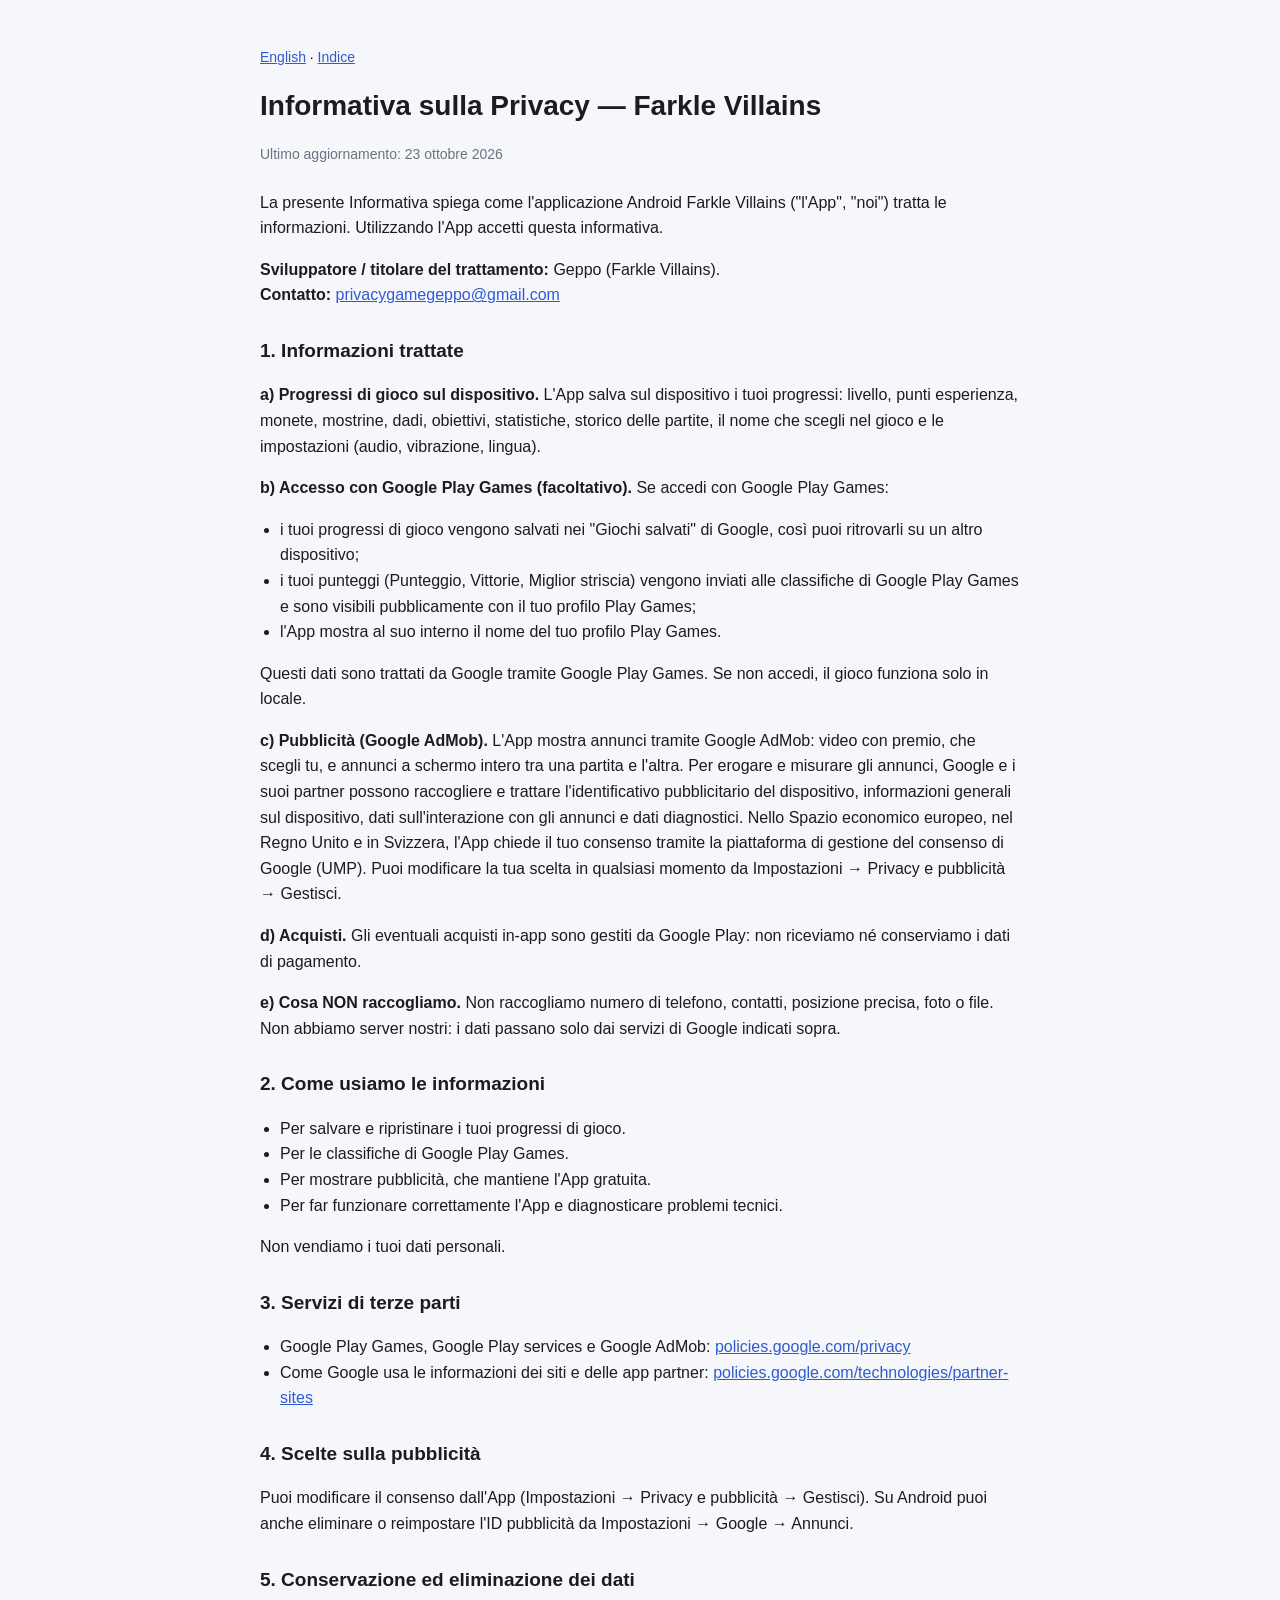
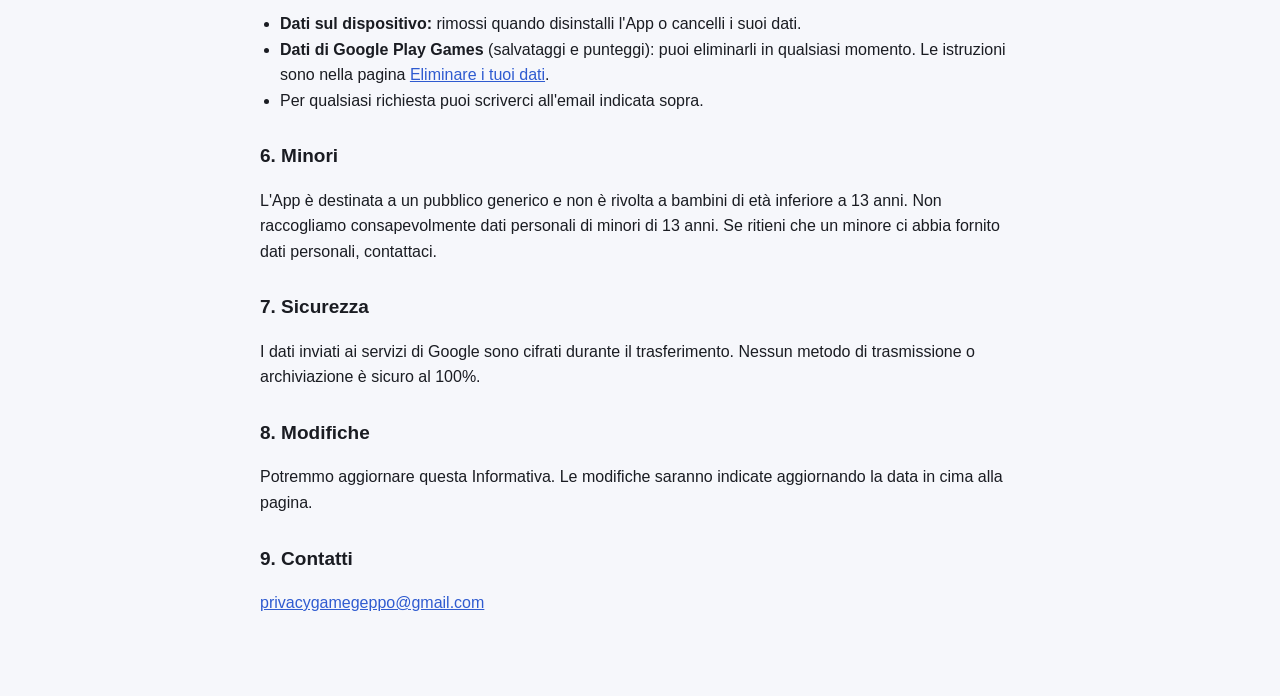
==== privacy-it.html @ d6bf3ce1 "Informativa privacy ed eliminazione dati di Farkle Villains Co-Authored-By: Claude Opus 5.5 <noreply" ====
<!doctype html>
<html lang="it"><head><meta charset="utf-8"><meta name="viewport" content="width=device-width,initial-scale=1">
<title>Informativa sulla Privacy — Farkle Villains</title><link rel="stylesheet" href="style.css"></head>
<body><div class="wrap">
<p class="lang"><a href="privacy.html">English</a> · <a href="index.html">Indice</a></p>
<h1>Informativa sulla Privacy — Farkle Villains</h1>
<p class="updated">Ultimo aggiornamento: 23 ottobre 2026</p>
<p>La presente Informativa spiega come l'applicazione Android Farkle Villains ("l'App", "noi") tratta le informazioni. Utilizzando l'App accetti questa informativa.</p>
<p><strong>Sviluppatore / titolare del trattamento:</strong> Geppo (Farkle Villains).<br><strong>Contatto:</strong> <a href="mailto:privacygamegeppo@gmail.com">privacygamegeppo@gmail.com</a></p>

<h2>1. Informazioni trattate</h2>
<p><strong>a) Progressi di gioco sul dispositivo.</strong> L'App salva sul dispositivo i tuoi progressi: livello, punti esperienza, monete, mostrine, dadi, obiettivi, statistiche, storico delle partite, il nome che scegli nel gioco e le impostazioni (audio, vibrazione, lingua).</p>
<p><strong>b) Accesso con Google Play Games (facoltativo).</strong> Se accedi con Google Play Games:</p>
<ul>
<li>i tuoi progressi di gioco vengono salvati nei "Giochi salvati" di Google, così puoi ritrovarli su un altro dispositivo;</li>
<li>i tuoi punteggi (Punteggio, Vittorie, Miglior striscia) vengono inviati alle classifiche di Google Play Games e sono visibili pubblicamente con il tuo profilo Play Games;</li>
<li>l'App mostra al suo interno il nome del tuo profilo Play Games.</li>
</ul>
<p>Questi dati sono trattati da Google tramite Google Play Games. Se non accedi, il gioco funziona solo in locale.</p>
<p><strong>c) Pubblicità (Google AdMob).</strong> L'App mostra annunci tramite Google AdMob: video con premio, che scegli tu, e annunci a schermo intero tra una partita e l'altra. Per erogare e misurare gli annunci, Google e i suoi partner possono raccogliere e trattare l'identificativo pubblicitario del dispositivo, informazioni generali sul dispositivo, dati sull'interazione con gli annunci e dati diagnostici. Nello Spazio economico europeo, nel Regno Unito e in Svizzera, l'App chiede il tuo consenso tramite la piattaforma di gestione del consenso di Google (UMP). Puoi modificare la tua scelta in qualsiasi momento da Impostazioni → Privacy e pubblicità → Gestisci.</p>
<p><strong>d) Acquisti.</strong> Gli eventuali acquisti in-app sono gestiti da Google Play: non riceviamo né conserviamo i dati di pagamento.</p>
<p><strong>e) Cosa NON raccogliamo.</strong> Non raccogliamo numero di telefono, contatti, posizione precisa, foto o file. Non abbiamo server nostri: i dati passano solo dai servizi di Google indicati sopra.</p>

<h2>2. Come usiamo le informazioni</h2>
<ul>
<li>Per salvare e ripristinare i tuoi progressi di gioco.</li>
<li>Per le classifiche di Google Play Games.</li>
<li>Per mostrare pubblicità, che mantiene l'App gratuita.</li>
<li>Per far funzionare correttamente l'App e diagnosticare problemi tecnici.</li>
</ul>
<p>Non vendiamo i tuoi dati personali.</p>

<h2>3. Servizi di terze parti</h2>
<ul>
<li>Google Play Games, Google Play services e Google AdMob: <a href="https://policies.google.com/privacy">policies.google.com/privacy</a></li>
<li>Come Google usa le informazioni dei siti e delle app partner: <a href="https://policies.google.com/technologies/partner-sites">policies.google.com/technologies/partner-sites</a></li>
</ul>

<h2>4. Scelte sulla pubblicità</h2>
<p>Puoi modificare il consenso dall'App (Impostazioni → Privacy e pubblicità → Gestisci). Su Android puoi anche eliminare o reimpostare l'ID pubblicità da Impostazioni → Google → Annunci.</p>

<h2>5. Conservazione ed eliminazione dei dati</h2>
<ul>
<li><strong>Dati sul dispositivo:</strong> rimossi quando disinstalli l'App o cancelli i suoi dati.</li>
<li><strong>Dati di Google Play Games</strong> (salvataggi e punteggi): puoi eliminarli in qualsiasi momento. Le istruzioni sono nella pagina <a href="delete-data.html">Eliminare i tuoi dati</a>.</li>
<li>Per qualsiasi richiesta puoi scriverci all'email indicata sopra.</li>
</ul>

<h2>6. Minori</h2>
<p>L'App è destinata a un pubblico generico e non è rivolta a bambini di età inferiore a 13 anni. Non raccogliamo consapevolmente dati personali di minori di 13 anni. Se ritieni che un minore ci abbia fornito dati personali, contattaci.</p>

<h2>7. Sicurezza</h2>
<p>I dati inviati ai servizi di Google sono cifrati durante il trasferimento. Nessun metodo di trasmissione o archiviazione è sicuro al 100%.</p>

<h2>8. Modifiche</h2>
<p>Potremmo aggiornare questa Informativa. Le modifiche saranno indicate aggiornando la data in cima alla pagina.</p>

<h2>9. Contatti</h2>
<p><a href="mailto:privacygamegeppo@gmail.com">privacygamegeppo@gmail.com</a></p>
</div></body></html>
---- style.css ----
:root{ color-scheme: light dark; }
body{ margin:0; font-family:-apple-system,BlinkMacSystemFont,"Segoe UI",Roboto,Helvetica,Arial,sans-serif;
      line-height:1.6; color:#1a1c22; background:#f6f7fb; }
@media (prefers-color-scheme: dark){ body{ color:#e8ecf4; background:#0f1226; } a{ color:#7fb0ff; } }
.wrap{ max-width:760px; margin:0 auto; padding:32px 20px 64px; }
h1{ font-size:28px; margin:0 0 4px; }
h2{ font-size:19px; margin:28px 0 8px; }
.updated{ color:#6b7280; font-size:14px; margin-bottom:24px; }
@media (prefers-color-scheme: dark){ .updated{ color:#9aa3b8; } }
a{ color:#2f5bd0; word-break:break-word; }
ul{ padding-left:20px; }
.lang{ font-size:14px; margin-bottom:16px; }
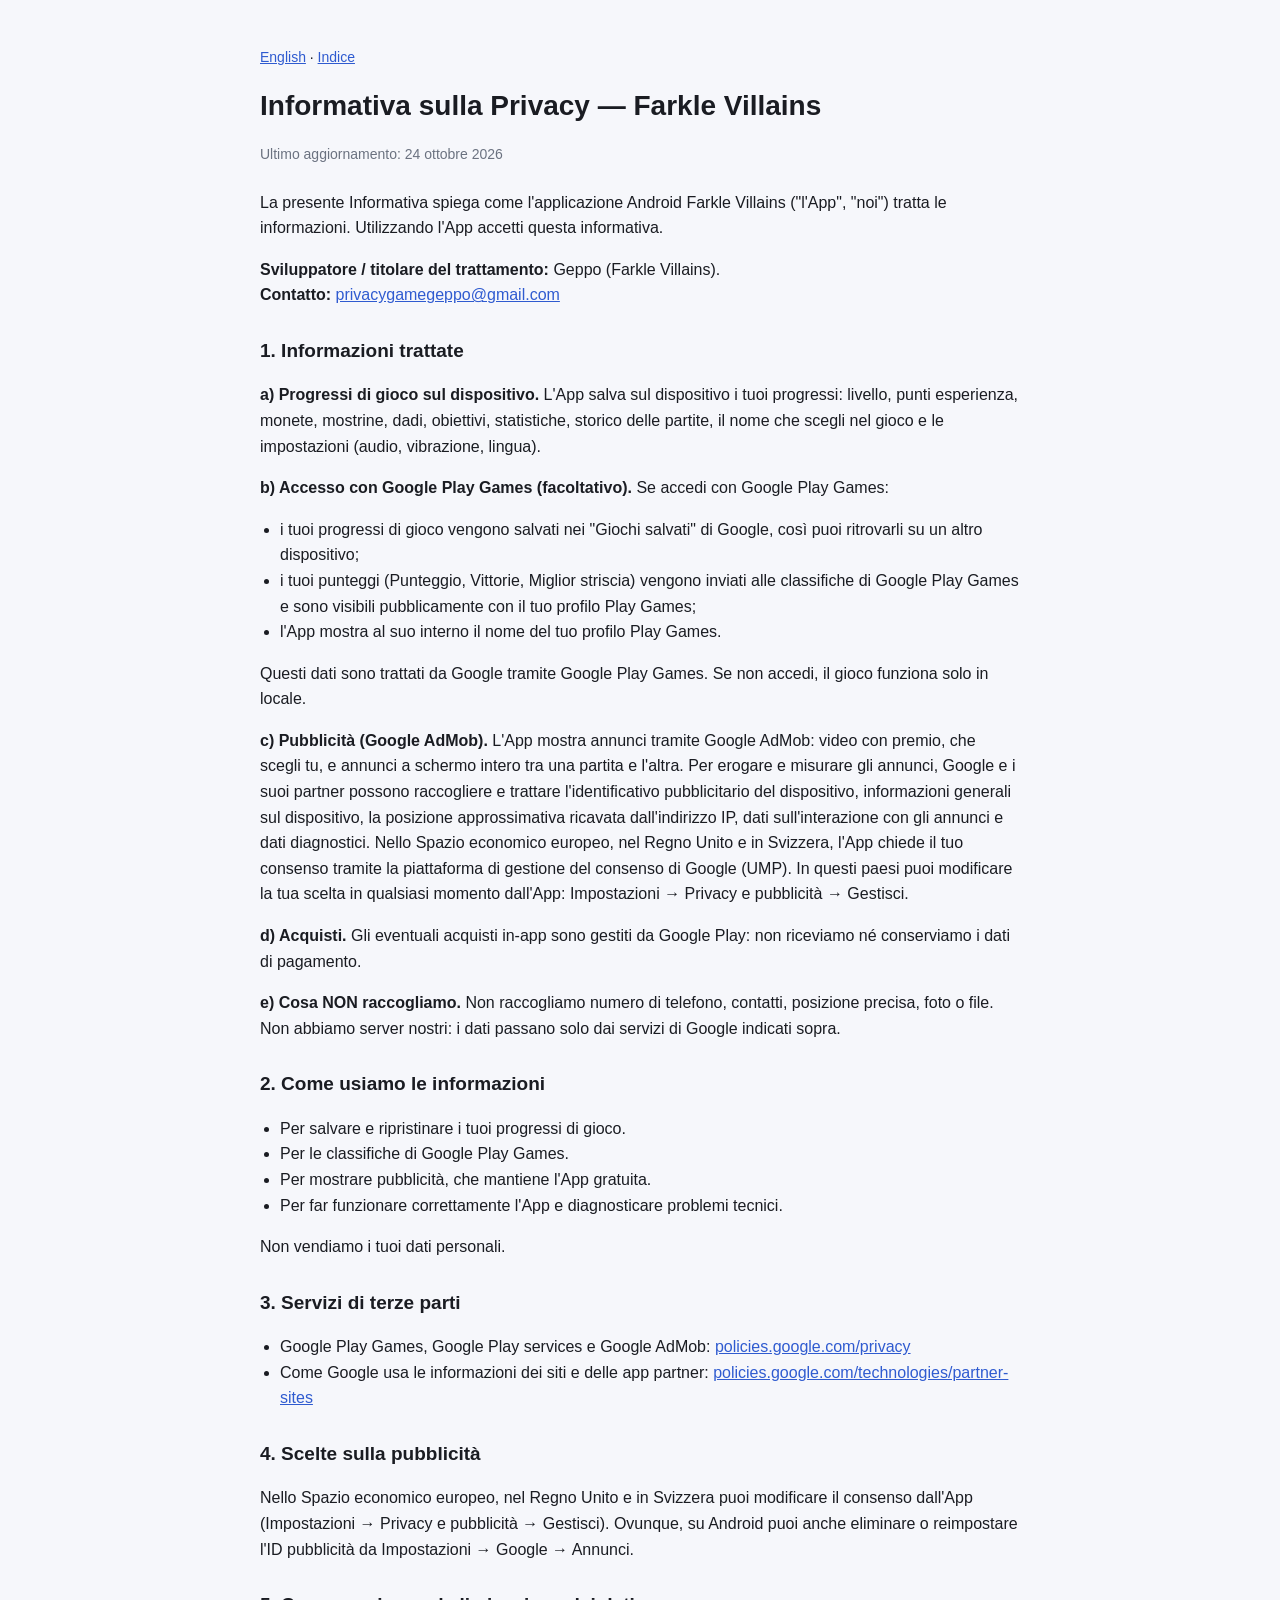
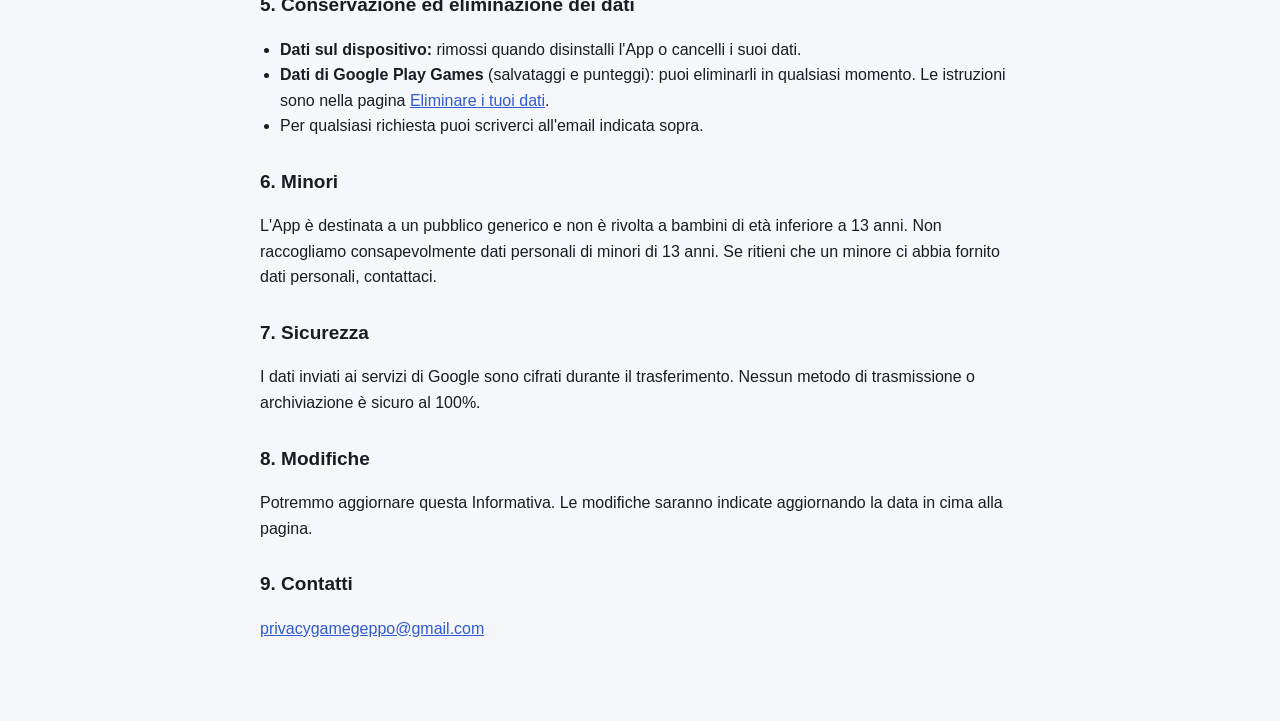
==== commit 23c9de23: "Privacy: riga del consenso solo in SEE/UK/CH, posizione approssimativa da IP Co-Authored-By: Claude " ====
--- a/privacy-it.html
+++ b/privacy-it.html
@@ -4,7 +4,7 @@
 <body><div class="wrap">
 <p class="lang"><a href="privacy.html">English</a> · <a href="index.html">Indice</a></p>
 <h1>Informativa sulla Privacy — Farkle Villains</h1>
-<p class="updated">Ultimo aggiornamento: 23 ottobre 2026</p>
+<p class="updated">Ultimo aggiornamento: 24 ottobre 2026</p>
 <p>La presente Informativa spiega come l'applicazione Android Farkle Villains ("l'App", "noi") tratta le informazioni. Utilizzando l'App accetti questa informativa.</p>
 <p><strong>Sviluppatore / titolare del trattamento:</strong> Geppo (Farkle Villains).<br><strong>Contatto:</strong> <a href="mailto:privacygamegeppo@gmail.com">privacygamegeppo@gmail.com</a></p>
 
@@ -17,7 +17,7 @@
 <li>l'App mostra al suo interno il nome del tuo profilo Play Games.</li>
 </ul>
 <p>Questi dati sono trattati da Google tramite Google Play Games. Se non accedi, il gioco funziona solo in locale.</p>
-<p><strong>c) Pubblicità (Google AdMob).</strong> L'App mostra annunci tramite Google AdMob: video con premio, che scegli tu, e annunci a schermo intero tra una partita e l'altra. Per erogare e misurare gli annunci, Google e i suoi partner possono raccogliere e trattare l'identificativo pubblicitario del dispositivo, informazioni generali sul dispositivo, dati sull'interazione con gli annunci e dati diagnostici. Nello Spazio economico europeo, nel Regno Unito e in Svizzera, l'App chiede il tuo consenso tramite la piattaforma di gestione del consenso di Google (UMP). Puoi modificare la tua scelta in qualsiasi momento da Impostazioni → Privacy e pubblicità → Gestisci.</p>
+<p><strong>c) Pubblicità (Google AdMob).</strong> L'App mostra annunci tramite Google AdMob: video con premio, che scegli tu, e annunci a schermo intero tra una partita e l'altra. Per erogare e misurare gli annunci, Google e i suoi partner possono raccogliere e trattare l'identificativo pubblicitario del dispositivo, informazioni generali sul dispositivo, la posizione approssimativa ricavata dall'indirizzo IP, dati sull'interazione con gli annunci e dati diagnostici. Nello Spazio economico europeo, nel Regno Unito e in Svizzera, l'App chiede il tuo consenso tramite la piattaforma di gestione del consenso di Google (UMP). In questi paesi puoi modificare la tua scelta in qualsiasi momento dall'App: Impostazioni → Privacy e pubblicità → Gestisci.</p>
 <p><strong>d) Acquisti.</strong> Gli eventuali acquisti in-app sono gestiti da Google Play: non riceviamo né conserviamo i dati di pagamento.</p>
 <p><strong>e) Cosa NON raccogliamo.</strong> Non raccogliamo numero di telefono, contatti, posizione precisa, foto o file. Non abbiamo server nostri: i dati passano solo dai servizi di Google indicati sopra.</p>
 
@@ -37,7 +37,7 @@
 </ul>
 
 <h2>4. Scelte sulla pubblicità</h2>
-<p>Puoi modificare il consenso dall'App (Impostazioni → Privacy e pubblicità → Gestisci). Su Android puoi anche eliminare o reimpostare l'ID pubblicità da Impostazioni → Google → Annunci.</p>
+<p>Nello Spazio economico europeo, nel Regno Unito e in Svizzera puoi modificare il consenso dall'App (Impostazioni → Privacy e pubblicità → Gestisci). Ovunque, su Android puoi anche eliminare o reimpostare l'ID pubblicità da Impostazioni → Google → Annunci.</p>
 
 <h2>5. Conservazione ed eliminazione dei dati</h2>
 <ul>
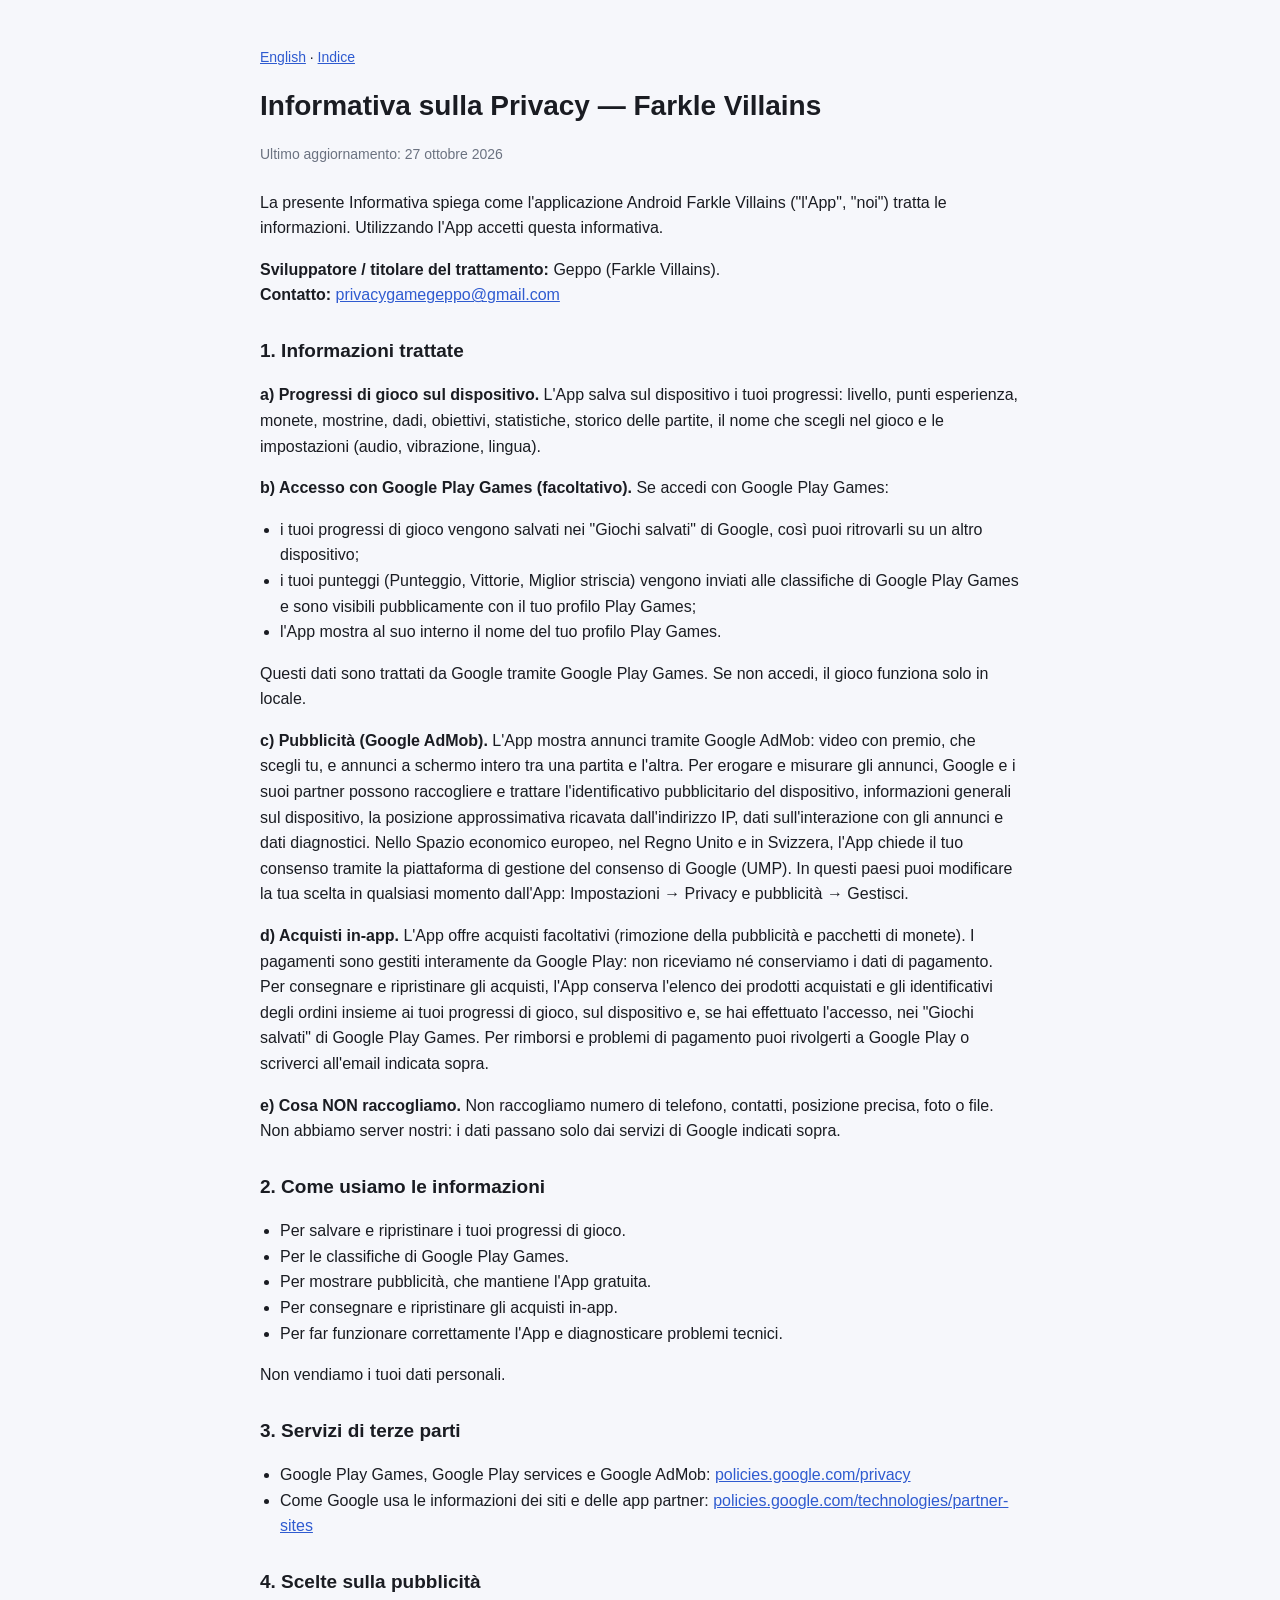
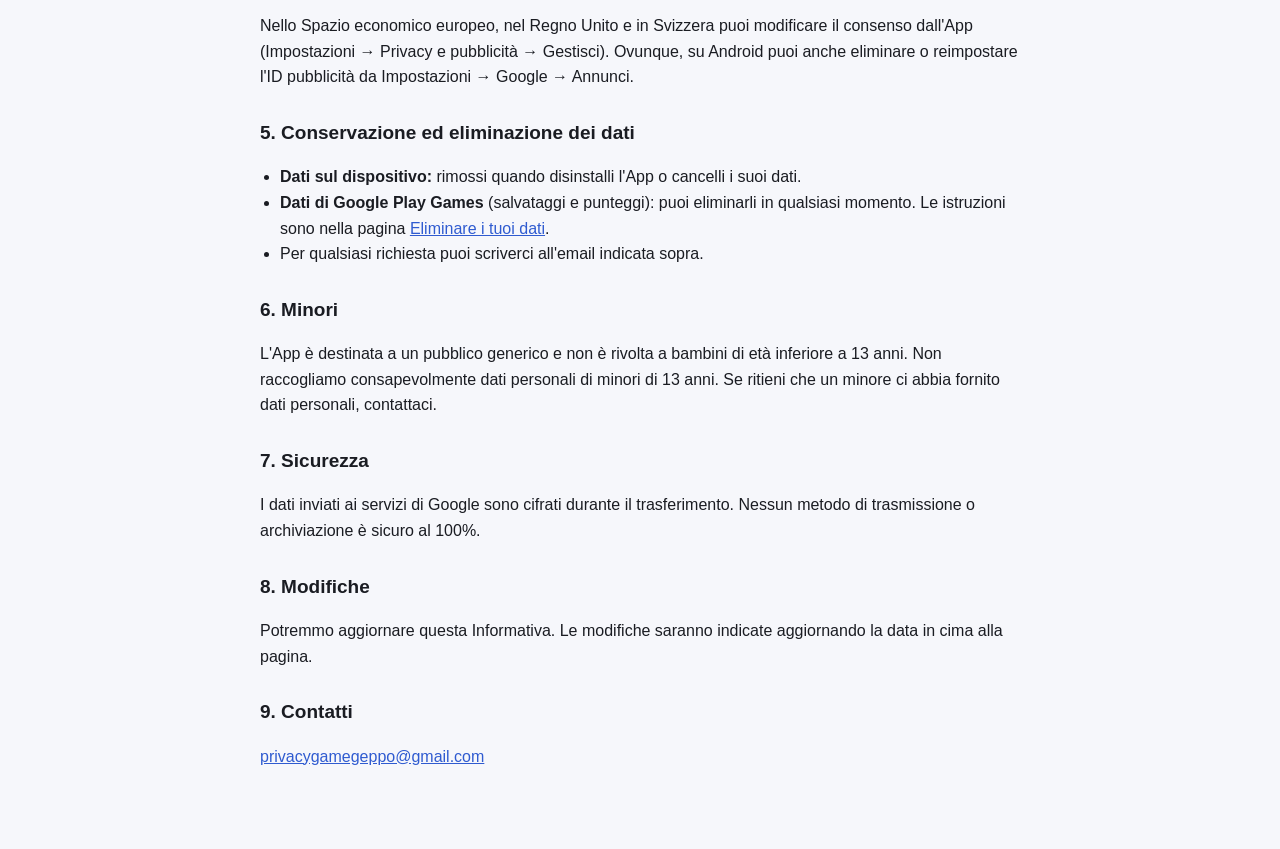
==== commit 15266df2: "Informativa: sezione acquisti in-app (consegna e ripristino) Co-Authored-By: Claude Opus 5.5 <norepl" ====
--- a/privacy-it.html
+++ b/privacy-it.html
@@ -4,7 +4,7 @@
 <body><div class="wrap">
 <p class="lang"><a href="privacy.html">English</a> · <a href="index.html">Indice</a></p>
 <h1>Informativa sulla Privacy — Farkle Villains</h1>
-<p class="updated">Ultimo aggiornamento: 24 ottobre 2026</p>
+<p class="updated">Ultimo aggiornamento: 27 ottobre 2026</p>
 <p>La presente Informativa spiega come l'applicazione Android Farkle Villains ("l'App", "noi") tratta le informazioni. Utilizzando l'App accetti questa informativa.</p>
 <p><strong>Sviluppatore / titolare del trattamento:</strong> Geppo (Farkle Villains).<br><strong>Contatto:</strong> <a href="mailto:privacygamegeppo@gmail.com">privacygamegeppo@gmail.com</a></p>
 
@@ -18,7 +18,7 @@
 </ul>
 <p>Questi dati sono trattati da Google tramite Google Play Games. Se non accedi, il gioco funziona solo in locale.</p>
 <p><strong>c) Pubblicità (Google AdMob).</strong> L'App mostra annunci tramite Google AdMob: video con premio, che scegli tu, e annunci a schermo intero tra una partita e l'altra. Per erogare e misurare gli annunci, Google e i suoi partner possono raccogliere e trattare l'identificativo pubblicitario del dispositivo, informazioni generali sul dispositivo, la posizione approssimativa ricavata dall'indirizzo IP, dati sull'interazione con gli annunci e dati diagnostici. Nello Spazio economico europeo, nel Regno Unito e in Svizzera, l'App chiede il tuo consenso tramite la piattaforma di gestione del consenso di Google (UMP). In questi paesi puoi modificare la tua scelta in qualsiasi momento dall'App: Impostazioni → Privacy e pubblicità → Gestisci.</p>
-<p><strong>d) Acquisti.</strong> Gli eventuali acquisti in-app sono gestiti da Google Play: non riceviamo né conserviamo i dati di pagamento.</p>
+<p><strong>d) Acquisti in-app.</strong> L'App offre acquisti facoltativi (rimozione della pubblicità e pacchetti di monete). I pagamenti sono gestiti interamente da Google Play: non riceviamo né conserviamo i dati di pagamento. Per consegnare e ripristinare gli acquisti, l'App conserva l'elenco dei prodotti acquistati e gli identificativi degli ordini insieme ai tuoi progressi di gioco, sul dispositivo e, se hai effettuato l'accesso, nei "Giochi salvati" di Google Play Games. Per rimborsi e problemi di pagamento puoi rivolgerti a Google Play o scriverci all'email indicata sopra.</p>
 <p><strong>e) Cosa NON raccogliamo.</strong> Non raccogliamo numero di telefono, contatti, posizione precisa, foto o file. Non abbiamo server nostri: i dati passano solo dai servizi di Google indicati sopra.</p>
 
 <h2>2. Come usiamo le informazioni</h2>
@@ -26,6 +26,7 @@
 <li>Per salvare e ripristinare i tuoi progressi di gioco.</li>
 <li>Per le classifiche di Google Play Games.</li>
 <li>Per mostrare pubblicità, che mantiene l'App gratuita.</li>
+<li>Per consegnare e ripristinare gli acquisti in-app.</li>
 <li>Per far funzionare correttamente l'App e diagnosticare problemi tecnici.</li>
 </ul>
 <p>Non vendiamo i tuoi dati personali.</p>
